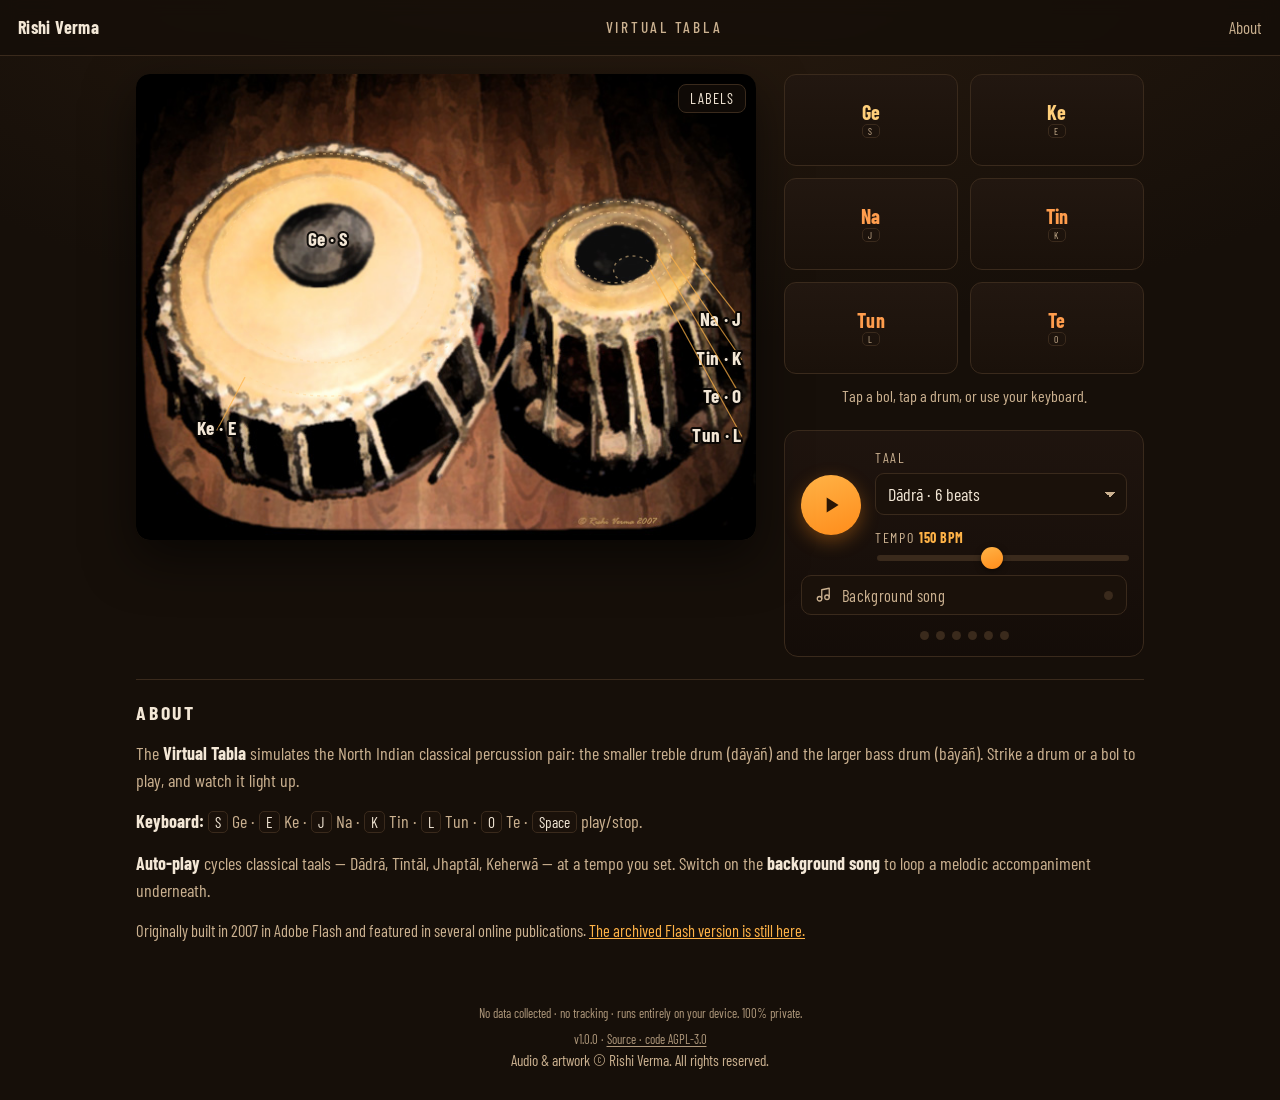
==== index.html @ 0351ea97 "tabla v1.0.0: standalone site, self-hosted assets, AGPL-3.0, SLIM scaffolding" ====
<!DOCTYPE html>
<html lang="en">
<head>
	<meta charset="utf-8">
	<meta name="viewport" content="width=device-width, initial-scale=1, viewport-fit=cover">
	<meta name="theme-color" content="#1a120b">
	<title>Rishi Verma &mdash; Virtual Tabla</title>
	<meta name="description" content="An in-browser tabla you can play with your keyboard or touch, with auto-play taals and adjustable tempo.">
	<link rel="stylesheet" href="app/tabla.css">
	<link rel="manifest" href="manifest.webmanifest">
	<link rel="icon" type="image/png" sizes="192x192" href="icon-192.png">
	<link rel="apple-touch-icon" href="apple-touch-icon.png">
</head>
<body>

<header class="topbar">
	<a class="home" href="https://riverma.com/">Rishi&nbsp;Verma</a>
	<span class="topbar-title">Virtual Tabla</span>
	<a class="info-link" href="#about">About</a>
</header>

<main class="instrument">

	<!-- The two drums. Each bol has its own zone (positions match the original
	     Flash app). Tap a zone, the pads, or use your keyboard. -->
	<div id="stage" class="stage" aria-label="Tabla drums">
		<img class="stage-bg" src="app/img/tabla-bg.jpg"
		     alt="A pair of tabla drums on a wooden floor" draggable="false">
		<svg id="zones" class="zones" viewBox="0 0 614 461" preserveAspectRatio="xMidYMid meet"></svg>
		<button id="labelToggle" class="label-toggle" type="button" aria-pressed="true">Labels</button>
		<p id="loading" class="loading" role="status" aria-live="polite" hidden>Loading sounds…</p>
	</div>

	<!-- Bol pads: the playable syllables, grouped by drum. -->
	<section class="pads-wrap" aria-label="Bols">
		<div id="pads" class="pads"></div>
		<p class="pads-hint">Tap a bol, tap a drum, or use your keyboard.</p>
	</section>

	<!-- Transport: auto-play taals with adjustable tempo. -->
	<section class="transport" aria-label="Auto-play">
		<button id="playBtn" class="play" type="button" aria-label="Play">
			<svg class="ico-play" viewBox="0 0 24 24" aria-hidden="true"><path d="M8 5v14l11-7z"/></svg>
			<svg class="ico-stop" viewBox="0 0 24 24" aria-hidden="true"><rect x="6" y="6" width="12" height="12" rx="1"/></svg>
		</button>
		<label class="field song-field">
			<span class="field-label">Taal</span>
			<select id="song" class="song"></select>
		</label>
		<label class="field tempo-field">
			<span class="field-label">Tempo <b><span id="tempoVal">150</span> bpm</b></span>
			<input id="tempo" class="tempo" type="range" min="60" max="260" step="2" value="150"
			       aria-label="Tempo in beats per minute">
		</label>
		<button id="bgToggle" class="bg-toggle" type="button" aria-pressed="false"
		        aria-label="Toggle background song">
			<svg viewBox="0 0 24 24" aria-hidden="true"><path d="M9 17V5l10-2v12"/><circle cx="6" cy="17" r="3"/><circle cx="16" cy="15" r="3"/></svg>
			<span>Background song</span>
			<span class="dot-ind" aria-hidden="true"></span>
		</button>
		<div id="beatdots" class="beatdots" aria-hidden="true"></div>
	</section>

	<section id="about" class="about">
		<h2>About</h2>
		<p>The <strong>Virtual Tabla</strong> simulates the North&nbsp;Indian classical percussion
		pair: the smaller treble drum (dāyāñ) and the larger bass drum (bāyāñ). Strike a drum or a
		bol to play, and watch it light up.</p>
		<p><strong>Keyboard:</strong> <kbd>S</kbd> Ge · <kbd>E</kbd> Ke · <kbd>J</kbd> Na ·
		<kbd>K</kbd> Tin · <kbd>L</kbd> Tun · <kbd>O</kbd> Te · <kbd>Space</kbd> play/stop.</p>
		<p><strong>Auto-play</strong> cycles classical taals — Dādrā, Tīntāl, Jhaptāl, Keherwā — at a
		tempo you set. Switch on the <strong>background song</strong> to loop a melodic accompaniment
		underneath.</p>
		<p class="history">Originally built in 2007 in Adobe Flash and featured in several online
		publications. <a href="legacy-flash.html">The archived Flash version is still here.</a></p>
	</section>

</main>

<footer class="foot">
	<p class="app-privacy">No data collected &middot; no tracking &middot; runs entirely on your device. 100% private.</p>
	<p class="app-meta"><span class="app-version">v1.0.0</span> &middot; <a class="app-source" href="https://github.com/riverma/tabla" target="_blank" rel="noopener">Source &middot; code AGPL-3.0</a></p>
	<p>Audio &amp; artwork &copy; Rishi Verma. All rights reserved.</p>
</footer>

<script src="app/tabla.js"></script>
<script>
	if ('serviceWorker' in navigator) {
		window.addEventListener('load', () => navigator.serviceWorker.register('sw.js'));
	}
</script>
</body>
</html>
---- app/tabla.css ----
/* ============================================================================
   Virtual Tabla — modern, mobile-first, offline-first studio theme.
   Fonts are self-hosted (shared with the main site). No external dependencies.
   ============================================================================ */

@font-face {
	font-family: "Barlow Condensed";
	font-style: normal; font-weight: 400; font-display: swap;
	src: url("../fonts/BarlowCondensed-Regular.woff2") format("woff2");
}
@font-face {
	font-family: "Barlow Condensed";
	font-style: normal; font-weight: 500; font-display: swap;
	src: url("../fonts/BarlowCondensed-Medium.woff2") format("woff2");
}
@font-face {
	font-family: "Barlow Condensed";
	font-style: normal; font-weight: 700; font-display: swap;
	src: url("../fonts/BarlowCondensed-Bold.woff2") format("woff2");
}

:root {
	--bg:      #160f09;
	--bg-2:    #221710;
	--ink:     #f3e7d6;
	--muted:   #cbb190;
	--line:    #3a2a1c;
	--amber:   #ffb347;
	--amber-2: #ff8c1a;
	--bayan:   #ffcf7a;   /* bass-drum glow  */
	--dayan:   #ff9d4d;   /* treble-drum glow */
	--radius:  14px;
}

*, *::before, *::after { box-sizing: border-box; }
html, body { margin: 0; padding: 0; }

/* Visible focus for keyboard users (mouse/touch use :focus, no ring). */
.pad:focus-visible, .play:focus-visible, .label-toggle:focus-visible,
.song:focus-visible, .tempo:focus-visible, a:focus-visible {
	outline: 2px solid var(--amber);
	outline-offset: 2px;
}
.zone:focus-visible { outline: none; }
.zone:focus-visible .z-area { stroke: var(--amber); stroke-width: 2.4; fill: rgba(255, 179, 71, 0.12); }

body {
	background:
		radial-gradient(120% 80% at 50% -10%, #2a1c10 0%, var(--bg) 60%) fixed,
		var(--bg);
	color: var(--ink);
	font-family: "Futura PT Condensed", "Barlow Condensed", "Tw Cen MT Condensed", sans-serif;
	font-size: 18px;
	line-height: 1.5;
	-webkit-font-smoothing: antialiased;
	-moz-osx-font-smoothing: grayscale;
	min-height: 100vh;
	padding-bottom: env(safe-area-inset-bottom);
	touch-action: manipulation;
}

/* ---- top bar --------------------------------------------------------------- */
.topbar {
	display: flex; align-items: center; gap: 14px;
	padding: 14px 18px;
	border-bottom: 1px solid var(--line);
	position: sticky; top: 0; z-index: 5;
	background: rgba(22, 15, 9, 0.86);
	backdrop-filter: blur(8px);
	padding-top: calc(14px + env(safe-area-inset-top));
}
.topbar .home {
	color: var(--ink); text-decoration: none; font-weight: 700;
	letter-spacing: 0.02em; white-space: nowrap;
}
.topbar .home:hover { color: var(--amber); }
.topbar-title {
	flex: 1; text-align: center;
	text-transform: uppercase; letter-spacing: 0.18em;
	font-weight: 500; font-size: 0.85em; color: var(--muted);
}
.info-link { color: var(--muted); text-decoration: none; font-size: 0.95em; }
.info-link:hover { color: var(--amber); }

/* ---- layout ---------------------------------------------------------------- */
.instrument {
	max-width: 680px; margin: 0 auto;
	padding: 18px 16px 40px;
	display: flex; flex-direction: column; gap: 20px;
}

/* ---- the drums (stage) ----------------------------------------------------- */
.stage {
	position: relative;
	width: 100%;
	aspect-ratio: 614 / 461;
	border-radius: var(--radius);
	overflow: hidden;
	box-shadow: 0 18px 50px rgba(0, 0, 0, 0.55), inset 0 0 0 1px var(--line);
	background: #0d0805;
	user-select: none; -webkit-user-select: none;
}
.stage-bg {
	position: absolute; inset: 0;
	width: 100%; height: 100%; object-fit: cover;
	pointer-events: none; -webkit-user-drag: none;
	opacity: 0.45; transition: opacity 0.6s ease;
}
.stage.ready .stage-bg { opacity: 1; }

/* SVG zone overlay — one tappable, light-up region per bol, positioned to
   match the original Flash app. */
.zones {
	position: absolute; inset: 0; width: 100%; height: 100%;
	-webkit-tap-highlight-color: transparent;
}
.zone { cursor: pointer; }
.zone .z-area {
	fill: rgba(255, 255, 255, 0.015);
	stroke: rgba(255, 213, 150, 0.5);
	stroke-width: 1.4; stroke-dasharray: 3 4;
	transition: stroke 0.18s ease, fill 0.18s ease;
}
.zone:hover .z-area { stroke: var(--amber); fill: rgba(255, 179, 71, 0.08); }
.zone .z-glow {
	fill: var(--dayan); opacity: 0;
	mix-blend-mode: screen; pointer-events: none;
	transform-box: fill-box; transform-origin: center;
}
.zone-bayan .z-glow { fill: var(--bayan); }
.zone.lit .z-glow { animation: zoneflash 380ms ease-out; }
@keyframes zoneflash {
	0%   { opacity: 0;    transform: scale(0.7); }
	16%  { opacity: 0.92; transform: scale(1);   }
	100% { opacity: 0;    transform: scale(1.12); }
}

/* Bol legend drawn on the drums (toggleable). */
.labels { pointer-events: none; transition: opacity 0.25s ease; }
.labels .lead { stroke: var(--amber); stroke-width: 1.2; opacity: 0.7; }
.labels .lbl {
	fill: var(--ink); font-family: inherit; font-weight: 700;
	font-size: 19px; letter-spacing: 0.02em;
	paint-order: stroke; stroke: rgba(8, 5, 3, 0.92); stroke-width: 4px; stroke-linejoin: round;
}
.stage.labels-off .labels { opacity: 0; }

.label-toggle {
	position: absolute; top: 10px; right: 10px; z-index: 2;
	font-family: inherit; font-size: 0.8em; letter-spacing: 0.08em; text-transform: uppercase;
	color: var(--ink); background: rgba(22, 15, 9, 0.7);
	border: 1px solid var(--line); border-radius: 8px; padding: 5px 11px;
	cursor: pointer; -webkit-tap-highlight-color: transparent;
	backdrop-filter: blur(4px);
}
.label-toggle[aria-pressed="false"] { color: var(--muted); opacity: 0.8; }
.label-toggle:hover { border-color: var(--amber-2); }

/* Whole-stage pulse for the composed-solo phrase samples. */
.stage.pulse::after {
	content: ""; position: absolute; inset: 0; pointer-events: none;
	box-shadow: inset 0 0 60px 10px rgba(255, 179, 71, 0.45);
	animation: stagepulse 300ms ease-out;
}
@keyframes stagepulse { 0% { opacity: 0; } 30% { opacity: 1; } 100% { opacity: 0; } }

.loading {
	position: absolute; inset: auto 0 14px; text-align: center;
	color: var(--muted); font-size: 0.95em; margin: 0;
}

/* ---- bol pads -------------------------------------------------------------- */
.pads-wrap { text-align: center; }
.pads {
	display: grid;
	grid-template-columns: repeat(3, 1fr);
	gap: 10px;
}
.pad {
	position: relative;
	display: flex; flex-direction: column; align-items: center; justify-content: center;
	gap: 2px;
	padding: 14px 6px;
	min-height: 64px;
	border: 1px solid var(--line);
	border-radius: 12px;
	background: linear-gradient(180deg, var(--bg-2), #1a110a);
	color: var(--ink);
	font-family: inherit; cursor: pointer;
	transition: transform 0.06s ease, border-color 0.15s ease, box-shadow 0.15s ease;
	-webkit-tap-highlight-color: transparent;
}
.pad:hover { border-color: var(--amber-2); }
.pad-label { font-size: 1.5em; font-weight: 700; line-height: 1; letter-spacing: 0.01em; }
.pad-key {
	font-size: 0.72em; color: var(--muted); letter-spacing: 0.12em;
	border: 1px solid var(--line); border-radius: 5px; padding: 0 5px;
}
.pad-bayan .pad-label { color: var(--bayan); }
.pad-dayan .pad-label { color: var(--dayan); }
.pad.struck {
	animation: padhit 220ms ease-out;
}
@keyframes padhit {
	0%   { transform: scale(0.94); box-shadow: 0 0 0 0 rgba(255,179,71,0.6); border-color: var(--amber); }
	100% { transform: scale(1);    box-shadow: 0 0 18px 2px rgba(255,179,71,0); border-color: var(--line); }
}
.pads-hint { color: var(--muted); font-size: 0.9em; margin: 10px 0 0; }

/* ---- transport ------------------------------------------------------------- */
.transport {
	display: grid;
	grid-template-columns: auto 1fr;
	grid-template-areas:
		"play song"
		"play tempo"
		"bg   bg"
		"dots dots";
	gap: 12px 14px;
	align-items: center;
	padding: 16px;
	border: 1px solid var(--line);
	border-radius: var(--radius);
	background: linear-gradient(180deg, rgba(34,23,16,0.7), rgba(18,12,7,0.7));
}
.play {
	grid-area: play;
	width: 60px; height: 60px; border-radius: 50%;
	border: 0; cursor: pointer;
	background: linear-gradient(160deg, var(--amber), var(--amber-2));
	color: #2a1605;
	display: grid; place-items: center;
	box-shadow: 0 6px 18px rgba(255,140,26,0.35);
	transition: transform 0.08s ease, box-shadow 0.15s ease;
	-webkit-tap-highlight-color: transparent;
}
.play:active { transform: scale(0.93); }
.play svg { width: 26px; height: 26px; fill: currentColor; }
.play .ico-stop { display: none; }
.play.playing .ico-play { display: none; }
.play.playing .ico-stop { display: block; }
.play.playing {
	background: linear-gradient(160deg, #ffd9a0, var(--amber));
	box-shadow: 0 0 0 4px rgba(255,179,71,0.2), 0 6px 18px rgba(255,140,26,0.4);
}

.field { display: flex; flex-direction: column; gap: 5px; min-width: 0; }
.song-field { grid-area: song; }
.tempo-field { grid-area: tempo; }

/* Background-song toggle — a pill that lights up when the accompaniment is on. */
.bg-toggle {
	grid-area: bg;
	display: flex; align-items: center; gap: 9px;
	padding: 9px 13px;
	border: 1px solid var(--line); border-radius: 10px;
	background: #1a110a; color: var(--muted);
	font-family: inherit; font-size: 0.92em; letter-spacing: 0.02em;
	cursor: pointer; -webkit-tap-highlight-color: transparent;
	transition: color 0.15s ease, border-color 0.15s ease, background 0.15s ease, box-shadow 0.15s ease;
}
.bg-toggle svg {
	width: 18px; height: 18px; flex: none;
	fill: none; stroke: currentColor; stroke-width: 1.7;
	stroke-linecap: round; stroke-linejoin: round;
}
.bg-toggle .dot-ind {
	margin-left: auto; width: 9px; height: 9px; border-radius: 50%;
	background: var(--line); transition: background 0.15s ease, box-shadow 0.15s ease;
}
.bg-toggle:hover { border-color: var(--amber-2); color: var(--ink); }
.bg-toggle.on {
	color: var(--ink); border-color: var(--amber-2);
	background: linear-gradient(180deg, #2c1d11, #1c130b);
	box-shadow: inset 0 0 0 1px rgba(255,140,26,0.25);
}
.bg-toggle.on .dot-ind { background: var(--amber); box-shadow: 0 0 8px var(--amber-2); }
.field-label {
	font-size: 0.78em; text-transform: uppercase; letter-spacing: 0.12em;
	color: var(--muted);
}
.field-label b { color: var(--amber); font-weight: 700; letter-spacing: 0.04em; }

.song {
	width: 100%; padding: 9px 12px;
	background: #1a110a; color: var(--ink);
	border: 1px solid var(--line); border-radius: 9px;
	font-family: inherit; font-size: 1em; cursor: pointer;
	appearance: none;
	background-image: linear-gradient(45deg, transparent 50%, var(--muted) 50%),
	                  linear-gradient(135deg, var(--muted) 50%, transparent 50%);
	background-position: right 16px center, right 11px center;
	background-size: 5px 5px, 5px 5px;
	background-repeat: no-repeat;
}

/* range slider */
.tempo { width: 100%; -webkit-appearance: none; appearance: none; background: transparent; }
.tempo::-webkit-slider-runnable-track {
	height: 6px; border-radius: 4px; background: var(--line);
}
.tempo::-moz-range-track { height: 6px; border-radius: 4px; background: var(--line); }
.tempo::-webkit-slider-thumb {
	-webkit-appearance: none; appearance: none;
	width: 22px; height: 22px; border-radius: 50%; margin-top: -8px;
	background: linear-gradient(160deg, var(--amber), var(--amber-2));
	box-shadow: 0 2px 6px rgba(0,0,0,0.5); cursor: pointer;
}
.tempo::-moz-range-thumb {
	width: 22px; height: 22px; border: 0; border-radius: 50%;
	background: linear-gradient(160deg, var(--amber), var(--amber-2));
	box-shadow: 0 2px 6px rgba(0,0,0,0.5); cursor: pointer;
}

.beatdots {
	grid-area: dots;
	display: flex; flex-wrap: wrap; gap: 7px; justify-content: center;
	padding-top: 4px;
}
.beatdots .dot {
	width: 9px; height: 9px; border-radius: 50%;
	background: var(--line); transition: background 0.05s ease, transform 0.05s ease;
}
.beatdots .dot.on { background: var(--amber); transform: scale(1.35); box-shadow: 0 0 8px var(--amber-2); }

/* ---- about ----------------------------------------------------------------- */
.about { color: var(--muted); border-top: 1px solid var(--line); padding-top: 18px; }
.about h2 {
	color: var(--ink); font-size: 1.1em; text-transform: uppercase;
	letter-spacing: 0.14em; font-weight: 700; margin: 0 0 0.6em;
}
.about p { margin: 0 0 0.8em; }
.about strong { color: var(--ink); }
.about a { color: var(--amber); }
.about .history { font-size: 0.92em; }
kbd {
	font-family: inherit; font-size: 0.85em;
	background: #1a110a; border: 1px solid var(--line); border-radius: 5px;
	padding: 1px 6px; color: var(--ink);
}

/* ---- footer ---------------------------------------------------------------- */
.foot { text-align: center; color: var(--muted); font-size: 0.85em; padding: 8px 16px 28px; }
.foot p { margin: 0; }

/* ---- tablet: wider transport ---------------------------------------------- */
@media (min-width: 620px) and (max-width: 899px) {
	.transport {
		grid-template-columns: auto 1.3fr 1.3fr;
		grid-template-areas:
			"play song tempo"
			"play bg   bg"
			"dots dots dots";
	}
}

/* ---- desktop / landscape: studio two-column layout ------------------------- */
@media (min-width: 900px) {
	.instrument {
		max-width: 1040px;
		display: grid;
		grid-template-columns: minmax(0, 1fr) 360px;
		grid-template-areas:
			"stage pads"
			"stage transport"
			"about about";
		align-items: start;
		gap: 22px 28px;
	}
	/* Keep the stage at the photo's exact aspect ratio so the <img> (cover) and
	   the <svg> zone overlay (meet) scale identically — otherwise the highlights
	   drift from the drums. Do NOT stretch to the grid row height. */
	.stage { grid-area: stage; align-self: start; }
	.pads-wrap { grid-area: pads; }
	.transport {
		grid-area: transport;
		grid-template-columns: auto 1fr;
		grid-template-areas:
			"play song"
			"play tempo"
			"bg   bg"
			"dots dots";
	}
	.about { grid-area: about; }
	.pads { grid-template-columns: repeat(2, 1fr); gap: 12px; }
	.pad { min-height: 92px; }
}

@media (prefers-reduced-motion: reduce) {
	.zone.lit .z-glow, .pad.struck, .stage.pulse::after { animation-duration: 1ms; }
}

/* --- App footer meta (version · source) --- */
.foot .app-meta { margin: .4rem 0 0; font-size: .8rem; opacity: .85; }
.foot .app-source { color: inherit; text-decoration: underline; text-underline-offset: 2px; }
.foot .app-privacy { margin: 0; font-size: .8rem; opacity: .85; }
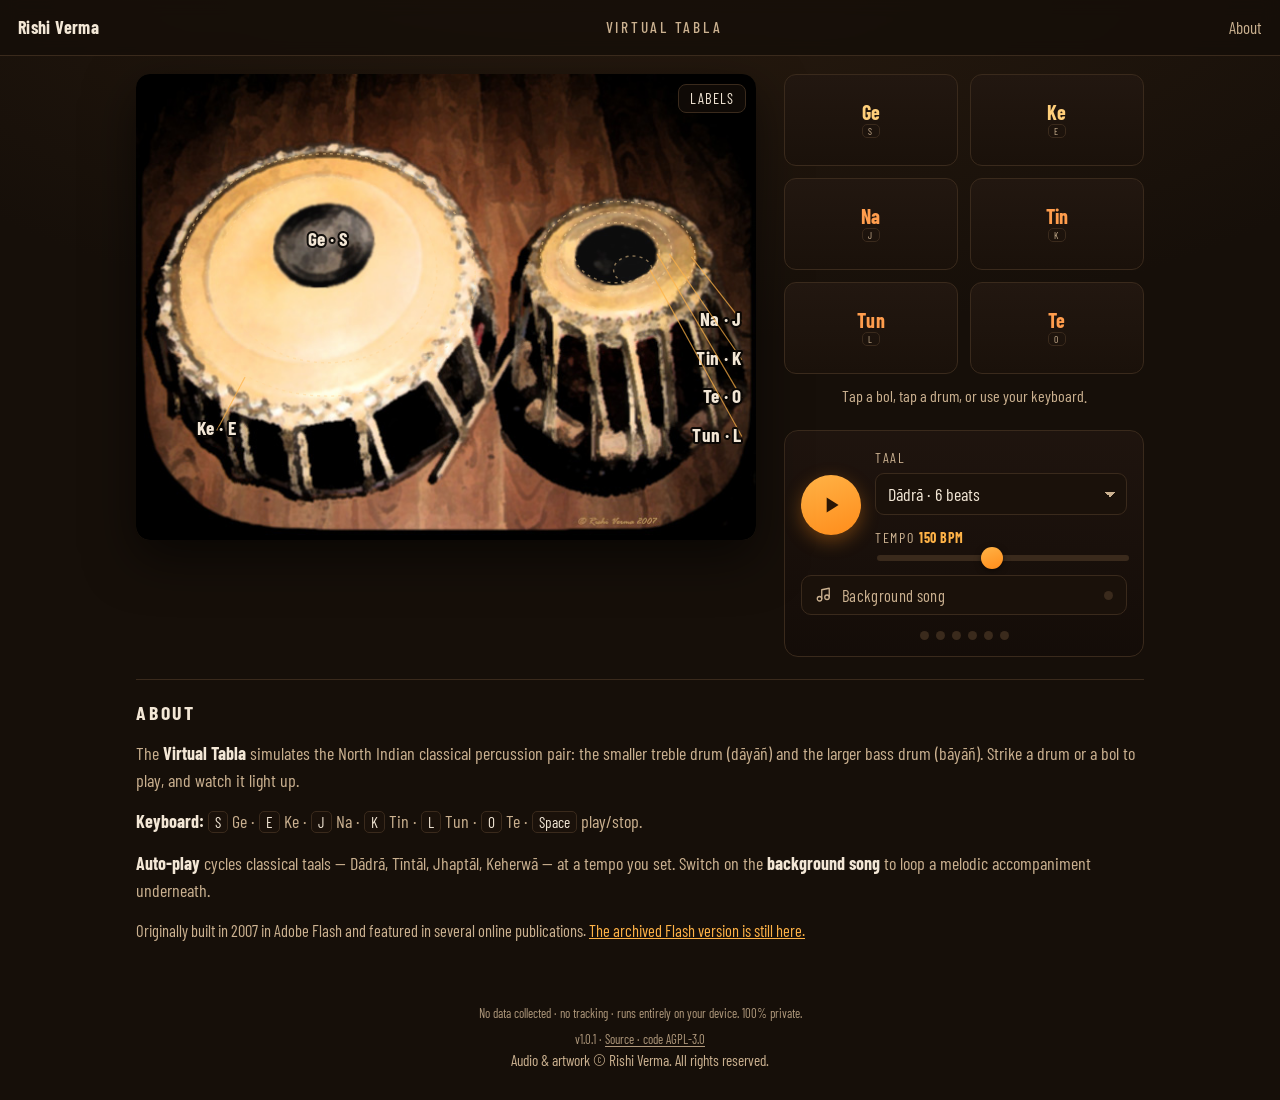
==== commit d241d4eb: "Release v1.0.1: add install helper so the launcher Install button installs this app" ====
--- a/index.html
+++ b/index.html
@@ -79,7 +79,7 @@
 
 <footer class="foot">
 	<p class="app-privacy">No data collected &middot; no tracking &middot; runs entirely on your device. 100% private.</p>
-	<p class="app-meta"><span class="app-version">v1.0.0</span> &middot; <a class="app-source" href="https://github.com/riverma/tabla" target="_blank" rel="noopener">Source &middot; code AGPL-3.0</a></p>
+	<p class="app-meta"><span class="app-version">v1.0.1</span> &middot; <a class="app-source" href="https://github.com/riverma/tabla" target="_blank" rel="noopener">Source &middot; code AGPL-3.0</a></p>
 	<p>Audio &amp; artwork &copy; Rishi Verma. All rights reserved.</p>
 </footer>
 
@@ -89,5 +89,40 @@
 		window.addEventListener('load', () => navigator.serviceWorker.register('sw.js'));
 	}
 </script>
+<script>
+/* Install helper: when opened via #install (from apps.riverma.com), prompt or guide install for THIS app. */
+(function () {
+  if (location.hash !== '#install') return;
+  if ((window.matchMedia && window.matchMedia('(display-mode: standalone)').matches) || window.navigator.standalone) return;
+  var deferred = null, bar = null;
+  function isIOS(){ return /iphone|ipad|ipod/i.test(navigator.userAgent) || (navigator.platform === 'MacIntel' && navigator.maxTouchPoints > 1); }
+  function render(){
+    if (bar) bar.remove();
+    bar = document.createElement('div');
+    bar.setAttribute('role','dialog'); bar.setAttribute('aria-label','Install this app');
+    bar.style.cssText='position:fixed;left:12px;right:12px;bottom:12px;z-index:2147483647;background:#16233f;color:#fff;padding:12px 14px;border-radius:12px;font:600 14px/1.45 -apple-system,BlinkMacSystemFont,system-ui,sans-serif;display:flex;gap:10px;align-items:center;box-shadow:0 8px 30px rgba(0,0,0,.35)';
+    var msg=document.createElement('span'); msg.style.flex='1';
+    if (deferred){
+      msg.textContent='Add this app to your device.';
+      var ib=document.createElement('button'); ib.textContent='Install';
+      ib.style.cssText='background:#fff;color:#16233f;border:0;border-radius:999px;padding:8px 16px;font-weight:800;cursor:pointer;white-space:nowrap';
+      ib.onclick=function(){ deferred.prompt(); deferred.userChoice.then(function(){ if(bar) bar.remove(); }); };
+      bar.appendChild(msg); bar.appendChild(ib);
+    } else if (isIOS()){
+      msg.innerHTML='To install: tap the <b>Share</b> button, then <b>Add to Home Screen</b>.';
+      bar.appendChild(msg);
+    } else {
+      msg.innerHTML='To install: open your browser menu, then <b>Install</b> or <b>Add to Home screen</b>.';
+      bar.appendChild(msg);
+    }
+    var x=document.createElement('button'); x.textContent='\u2715'; x.setAttribute('aria-label','Dismiss');
+    x.style.cssText='background:transparent;color:#fff;border:0;font-size:16px;line-height:1;cursor:pointer;padding:4px';
+    x.onclick=function(){ if(bar) bar.remove(); };
+    bar.appendChild(x); document.body.appendChild(bar);
+  }
+  window.addEventListener('beforeinstallprompt', function(e){ e.preventDefault(); deferred=e; render(); });
+  window.addEventListener('load', function(){ setTimeout(function(){ if(!bar) render(); }, 500); });
+})();
+</script>
 </body>
 </html>
